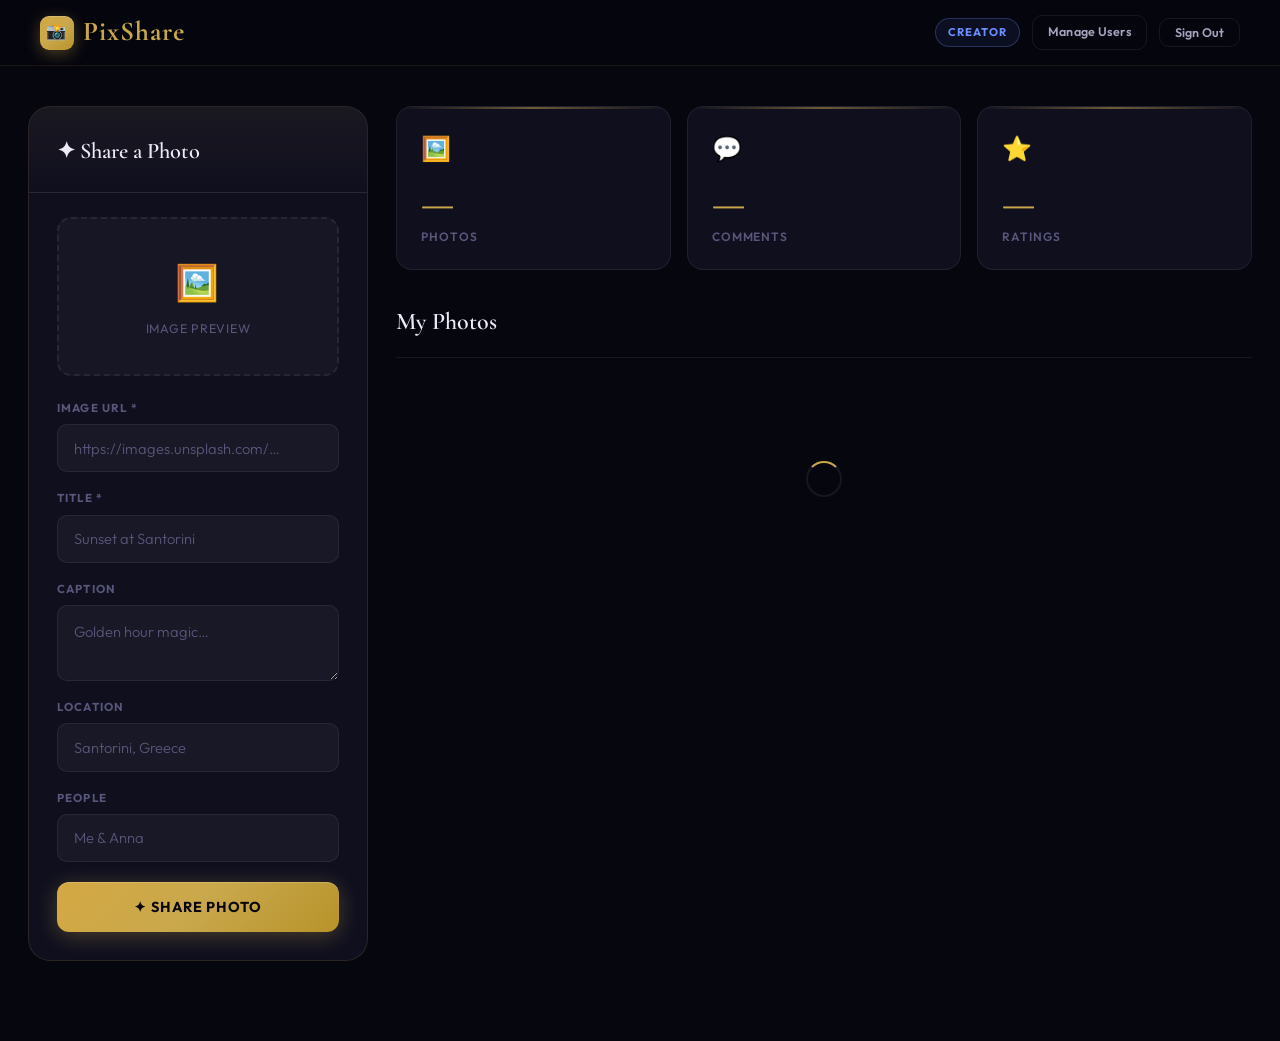
==== frontend/Creator.html @ 7bbd8d54 "Initial commit - PixShare project" ====
<!DOCTYPE html>
<html lang="en">
<head>
  <meta charset="UTF-8"/>
  <meta name="viewport" content="width=device-width, initial-scale=1.0"/>
  <title>PixShare — Creator Studio</title>
  <link rel="preconnect" href="https://fonts.googleapis.com">
  <link href="https://fonts.googleapis.com/css2?family=Cormorant+Garamond:ital,wght@0,300;0,400;0,600;0,700;1,300;1,400&family=Outfit:wght@300;400;500;600;700;800&display=swap" rel="stylesheet">
  <link rel="stylesheet" href="style.css"/>
  <style>

    body { background: var(--ink); }

    .layout {
      display: grid;
      grid-template-columns: 340px 1fr;
      gap: 1.75rem;
      max-width: 1380px;
      margin: 0 auto;
      padding: 2.5rem 1.75rem 5rem;
      align-items: start;
    }
    @media(max-width:960px) { .layout { grid-template-columns: 1fr; } }

    /* ══ UPLOAD PANEL ══ */
    .upload-panel {
      background: var(--panel);
      border: 1px solid rgba(201,168,76,0.15);
      border-radius: 22px;
      overflow: hidden;
      position: sticky;
      top: 84px;
    }

    .upload-panel-header {
      padding: 1.6rem 1.75rem 1.4rem;
      border-bottom: 1px solid var(--border);
      background: linear-gradient(to bottom, rgba(201,168,76,0.06), transparent);
    }

    .upload-panel-header h2 {
      font-family: 'Cormorant Garamond', serif;
      font-size: 1.4rem; font-weight: 600;
      display: flex; align-items: center; gap: 0.5rem;
    }

    .upload-panel-body { padding: 1.5rem 1.75rem 1.75rem; }

    /* Preview box */
    .preview-box {
      width: 100%;
      aspect-ratio: 16/9;
      background: rgba(255,255,255,0.03);
      border: 2px dashed var(--border);
      border-radius: 14px;
      display: flex; align-items: center; justify-content: center;
      font-size: 2.5rem; color: var(--muted);
      overflow: hidden;
      margin-bottom: 1.4rem;
      position: relative;
      transition: border-color 0.25s;
    }
    .preview-box.has-url {
      border-color: rgba(201,168,76,0.35);
      border-style: solid;
    }
    .preview-box img {
      position: absolute; inset: 0;
      width: 100%; height: 100%;
      object-fit: cover;
    }
    .preview-placeholder {
      display: flex; flex-direction: column; align-items: center; gap: 0.5rem;
      color: var(--muted);
    }
    .preview-placeholder span { font-size: 0.78rem; letter-spacing: 0.06em; text-transform: uppercase; }

    .upload-fields { display: flex; flex-direction: column; gap: 1rem; margin-bottom: 1.25rem; }

    .upload-btn {
      width: 100%; padding: 1rem;
      background: linear-gradient(135deg, var(--gold-hi), var(--gold), var(--gold-lo));
      color: #09070d;
      font-family: 'Outfit', sans-serif;
      font-size: 0.9rem; font-weight: 700;
      letter-spacing: 0.06em; text-transform: uppercase;
      border: none; border-radius: 12px;
      cursor: pointer; position: relative; overflow: hidden;
      transition: all 0.25s;
      box-shadow: 0 4px 22px rgba(201,168,76,0.32), inset 0 1px 0 rgba(255,255,255,0.18);
    }
    .upload-btn:hover { transform: translateY(-2px); box-shadow: 0 8px 32px rgba(201,168,76,0.5); }
    .upload-btn:active { transform: none; }
    .upload-btn:disabled { opacity: 0.55; cursor: not-allowed; transform: none; }

    /* ══ MAIN CONTENT ══ */

    /* Stats row */
    .stats-row {
      display: grid;
      grid-template-columns: repeat(3, 1fr);
      gap: 1rem;
      margin-bottom: 2rem;
    }

    .stat-card {
      background: var(--panel);
      border: 1px solid var(--border);
      border-radius: 16px;
      padding: 1.4rem 1.5rem;
      position: relative; overflow: hidden;
      transition: border-color 0.25s, transform 0.25s;
    }
    .stat-card:hover { border-color: var(--border-hi); transform: translateY(-2px); }

    .stat-card::before {
      content: '';
      position: absolute; top: 0; left: 0; right: 0;
      height: 2px;
      background: linear-gradient(90deg, transparent, var(--gold), transparent);
      opacity: 0.5;
    }

    .stat-ico { font-size: 1.5rem; margin-bottom: 0.8rem; display: block; }
    .stat-num {
      font-family: 'Cormorant Garamond', serif;
      font-size: 2.5rem; font-weight: 700;
      color: var(--gold); line-height: 1;
      margin-bottom: 0.3rem;
    }
    .stat-lbl { font-size: 0.75rem; font-weight: 600; color: var(--muted); letter-spacing: 0.08em; text-transform: uppercase; }

    /* Section header */
    .section-hdr {
      display: flex; align-items: center; justify-content: space-between;
      margin-bottom: 1.4rem;
      padding-bottom: 1rem;
      border-bottom: 1px solid var(--border);
    }
    .section-hdr h2 {
      font-family: 'Cormorant Garamond', serif;
      font-size: 1.5rem; font-weight: 600;
    }

    /* Photos grid */
    .photos-grid {
      display: grid;
      grid-template-columns: repeat(auto-fill, minmax(230px, 1fr));
      gap: 1.1rem;
    }

    .photo-card {
      background: var(--panel);
      border: 1px solid var(--border);
      border-radius: 16px;
      overflow: hidden;
      transition: transform 0.28s cubic-bezier(.16,1,.3,1), box-shadow 0.28s, border-color 0.28s;
      animation: cardIn 0.4s ease both;
    }
    @keyframes cardIn {
      from { opacity:0; transform:translateY(16px) scale(0.97); }
      to   { opacity:1; transform:translateY(0) scale(1); }
    }
    .photo-card:hover {
      transform: translateY(-5px);
      box-shadow: 0 16px 50px rgba(0,0,0,0.5), 0 0 0 1px rgba(201,168,76,0.18);
      border-color: rgba(201,168,76,0.2);
    }

    .pc-img-wrap { overflow: hidden; }
    .pc-img {
      width: 100%; aspect-ratio: 4/3;
      object-fit: cover; display: block;
      background: var(--panel2);
      transition: transform 0.5s ease;
    }
    .photo-card:hover .pc-img { transform: scale(1.06); }
    .pc-fallback {
      width: 100%; aspect-ratio: 4/3;
      background: var(--panel2);
      display: flex; align-items: center; justify-content: center;
      font-size: 2.5rem; color: var(--muted);
    }

    .pc-body { padding: 0.9rem 1rem; }
    .pc-title {
      font-weight: 700; font-size: 0.93rem;
      white-space: nowrap; overflow: hidden; text-overflow: ellipsis;
      margin-bottom: 0.2rem;
    }
    .pc-meta { font-size: 0.76rem; color: var(--muted); margin-bottom: 0.7rem; }

    .pc-footer {
      display: flex; justify-content: space-between; align-items: center;
    }
    .pc-stats {
      display: flex; align-items: center; gap: 0.8rem;
      font-size: 0.78rem; color: var(--muted);
    }
    .pc-stat { display: flex; align-items: center; gap: 0.25rem; }
    .pc-stat .star-val { color: var(--star); font-weight: 600; }

    .pc-actions { display: flex; gap: 0.3rem; }

    .icon-btn {
      width: 30px; height: 30px;
      background: rgba(255,255,255,0.05);
      border: 1px solid var(--border);
      border-radius: 8px;
      display: flex; align-items: center; justify-content: center;
      cursor: pointer; font-size: 0.85rem;
      transition: all 0.2s; color: var(--muted);
    }
    .icon-btn.view:hover { background: rgba(201,168,76,0.12); border-color: rgba(201,168,76,0.3); color: var(--gold); }
    .icon-btn.del:hover  { background: var(--danger-bg); border-color: rgba(224,92,92,0.3); color: var(--danger); }

    /* ══ STATS MODAL ══ */
    .stats-modal .modal { max-width: 960px; border-radius: 22px; }

    .modal-two-col {
      display: grid;
      grid-template-columns: 1fr 1fr;
      gap: 0;
    }
    @media(max-width:700px) { .modal-two-col { grid-template-columns: 1fr; } }

    .modal-left-img {
      position: relative; overflow: hidden; border-radius: 0 0 0 18px;
    }
    .modal-left-img img {
      width: 100%; height: 100%; min-height: 280px;
      object-fit: cover; display: block;
    }
    .modal-img-info {
      position: absolute; bottom: 0; left: 0; right: 0;
      padding: 1.5rem;
      background: linear-gradient(to top, rgba(6,6,14,0.85), transparent);
    }
    .modal-img-title {
      font-family: 'Cormorant Garamond', serif;
      font-size: 1.4rem; font-weight: 600; color: white;
      margin-bottom: 0.3rem;
    }
    .modal-avg-rating {
      display: flex; align-items: baseline; gap: 0.4rem;
    }
    .modal-avg-num {
      font-family: 'Cormorant Garamond', serif;
      font-size: 2.8rem; font-weight: 700; color: var(--gold); line-height: 1;
    }
    .modal-avg-of { font-size: 0.85rem; color: rgba(255,255,255,0.5); }

    .modal-right-panel {
      padding: 1.6rem;
      overflow-y: auto;
      max-height: 580px;
      display: flex; flex-direction: column; gap: 0;
    }

    .detail-section { margin-bottom: 1.6rem; }
    .detail-section:last-child { margin-bottom: 0; }
    .detail-title {
      font-size: 0.7rem; font-weight: 700; letter-spacing: 0.12em;
      text-transform: uppercase; color: var(--muted);
      margin-bottom: 0.8rem;
      display: flex; align-items: center; gap: 0.5rem;
    }
    .detail-title::after {
      content: '';
      flex: 1; height: 1px; background: var(--border);
    }

    .rating-pill {
      display: flex; align-items: center; justify-content: space-between;
      background: rgba(255,255,255,0.04);
      border: 1px solid var(--border);
      border-radius: 10px;
      padding: 0.7rem 0.9rem;
      margin-bottom: 0.4rem;
      font-size: 0.84rem;
    }
    .rating-pill .rp-user { font-weight: 600; color: var(--text-dim); }
    .rating-pill .rp-val { color: var(--star); font-weight: 700; letter-spacing: 0.04em; }

    .comment-card {
      background: rgba(255,255,255,0.03);
      border: 1px solid var(--border);
      border-radius: 10px;
      padding: 0.8rem 0.9rem;
      margin-bottom: 0.5rem;
    }
    .cc-header { display: flex; align-items: center; justify-content: space-between; margin-bottom: 0.35rem; }
    .cc-author { font-weight: 700; font-size: 0.84rem; color: var(--consumer); }
    .cc-time { font-size: 0.72rem; color: var(--muted); }
    .cc-text { font-size: 0.85rem; color: var(--text-dim); line-height: 1.55; }

    .empty-state-sm {
      color: var(--muted); font-size: 0.84rem;
      padding: 1rem 0; text-align: center;
    }

    @media(max-width:600px) {
      .stats-row { grid-template-columns: 1fr 1fr; }
      .photos-grid { grid-template-columns: 1fr 1fr; }
    }
    @media(max-width:400px) {
      .stats-row { grid-template-columns: 1fr; }
      .photos-grid { grid-template-columns: 1fr; }
    }
  </style>
</head>
<body>

<nav class="navbar">
  <a href="creator.html" class="brand">
    <div class="brand-gem">📸</div>
    PixShare
  </a>
  <div class="nav-right">
    <span class="nav-username" id="nav-username"></span>
    <span class="role-badge creator">Creator</span>
    <a href="manage-users.html" class="btn btn-ghost btn-sm">Manage Users</a>
    <button class="btn btn-ghost btn-sm" onclick="Auth.logout()">Sign Out</button>
  </div>
</nav>

<div class="layout">

  <!-- ══ LEFT: UPLOAD ══ -->
  <aside>
    <div class="upload-panel">
      <div class="upload-panel-header">
        <h2>✦ Share a Photo</h2>
      </div>
      <div class="upload-panel-body">

        <div class="preview-box" id="preview-box">
          <div class="preview-placeholder">
            <span style="font-size:2.2rem;">🖼️</span>
            <span>Image preview</span>
          </div>
        </div>

        <div class="upload-fields">
          <div class="form-group">
            <label>Image URL *</label>
            <input class="input" id="image_url" placeholder="https://images.unsplash.com/…"
              oninput="updatePreview(this.value)"/>
          </div>
          <div class="form-group">
            <label>Title *</label>
            <input class="input" id="title" placeholder="Sunset at Santorini"/>
          </div>
          <div class="form-group">
            <label>Caption</label>
            <textarea class="input" id="caption" placeholder="Golden hour magic…" rows="2"></textarea>
          </div>
          <div class="form-group">
            <label>Location</label>
            <input class="input" id="location" placeholder="Santorini, Greece"/>
          </div>
          <div class="form-group">
            <label>People</label>
            <input class="input" id="people" placeholder="Me &amp; Anna"/>
          </div>
        </div>

        <button class="upload-btn" onclick="uploadPhoto()" id="upload-btn">
          ✦ Share Photo
        </button>

      </div>
    </div>
  </aside>

  <!-- ══ RIGHT: MAIN ══ -->
  <main>

    <div class="stats-row">
      <div class="stat-card">
        <span class="stat-ico">🖼️</span>
        <div class="stat-num" id="stat-photos">—</div>
        <div class="stat-lbl">Photos</div>
      </div>
      <div class="stat-card">
        <span class="stat-ico">💬</span>
        <div class="stat-num" id="stat-comments">—</div>
        <div class="stat-lbl">Comments</div>
      </div>
      <div class="stat-card">
        <span class="stat-ico">⭐</span>
        <div class="stat-num" id="stat-ratings">—</div>
        <div class="stat-lbl">Ratings</div>
      </div>
    </div>

    <div class="section-hdr">
      <h2>My Photos</h2>
    </div>

    <div id="photos-grid" class="photos-grid">
      <div style="grid-column:1/-1"><div class="loader"><div class="spinner"></div></div></div>
    </div>

  </main>
</div>

<!-- STATS MODAL -->
<div id="stats-modal" class="modal-overlay stats-modal" onclick="if(event.target.id==='stats-modal') closeStatsModal()">
  <div class="modal">
    <div class="modal-header">
      <h2>Photo Stats</h2>
      <button class="modal-close" onclick="closeStatsModal()">✕</button>
    </div>
    <div class="modal-two-col" id="modal-content"></div>
  </div>
</div>

<div id="toast-container"></div>

<script src="auth.js"></script>
<script>
  if (!Auth.loggedIn()) location.href = 'login.html';
  if (Auth.role() !== 'creator') location.href = 'gallery.html';
  document.getElementById('nav-username').textContent = Auth.username();

  function updatePreview(url) {
    const box = document.getElementById('preview-box');
    if (!url.trim()) {
      box.innerHTML = '<div class="preview-placeholder"><span style="font-size:2.2rem;">🖼️</span><span>Image preview</span></div>';
      box.classList.remove('has-url'); return;
    }
    box.classList.add('has-url');
    box.innerHTML = `<img src="${esc(url)}" onerror="this.parentElement.innerHTML='<div class=preview-placeholder><span style=font-size:2rem>❌</span><span>Invalid URL</span></div>';this.parentElement.classList.remove('has-url')">`;
  }

  async function uploadPhoto() {
    const title     = document.getElementById('title').value.trim();
    const image_url = document.getElementById('image_url').value.trim();
    const caption   = document.getElementById('caption').value.trim();
    const location  = document.getElementById('location').value.trim();
    const people    = document.getElementById('people').value.trim();
    if (!title || !image_url) { toast('Title and Image URL are required', 'error'); return; }
    const btn = document.getElementById('upload-btn');
    btn.textContent = 'Uploading…'; btn.disabled = true;
    const { ok, data } = await apiFetch('/images', {
      method: 'POST', headers: Auth.headers(),
      body: JSON.stringify({ title, image_url, caption, location, people })
    });
    btn.textContent = '✦ Share Photo'; btn.disabled = false;
    if (ok) {
      toast('Photo shared successfully!', 'success');
      ['title','caption','location','people','image_url'].forEach(id => document.getElementById(id).value = '');
      updatePreview('');
      loadMyPhotos();
    } else toast(data.message || 'Upload failed', 'error');
  }

  async function loadMyPhotos() {
    const { ok, data } = await apiFetch('/images');
    const grid = document.getElementById('photos-grid');
    if (!ok) { toast('Failed to load photos', 'error'); return; }
    const mine = data.filter(img => img.uploader === Auth.username());
    document.getElementById('stat-photos').textContent   = mine.length;
    document.getElementById('stat-comments').textContent = mine.reduce((s,i) => s + i.comment_count, 0);
    document.getElementById('stat-ratings').textContent  = mine.reduce((s,i) => s + i.rating_count, 0);
    if (!mine.length) {
      grid.innerHTML = `<div class="empty" style="grid-column:1/-1">
        <span class="empty-icon">📸</span>
        <h3>No photos yet</h3>
        <p>Share your first moment using the panel on the left.</p></div>`;
      return;
    }
    grid.innerHTML = mine.map((img, idx) => {
      const delay = Math.min(idx * 0.05, 0.5);
      return `<div class="photo-card" style="animation-delay:${delay}s">
        <div class="pc-img-wrap">
          ${img.image_url
            ? `<img class="pc-img" src="${esc(img.image_url)}" alt="${esc(img.title)}" loading="lazy"
                onerror="this.outerHTML='<div class=pc-fallback>🌄</div>'">`
            : `<div class="pc-fallback">🌄</div>`}
        </div>
        <div class="pc-body">
          <div class="pc-title">${esc(img.title)}</div>
          <div class="pc-meta">${img.location ? '📍 ' + esc(img.location) : 'No location'}</div>
          <div class="pc-footer">
            <div class="pc-stats">
              <div class="pc-stat">
                <span>⭐</span>
                <span class="star-val">${img.avg_rating > 0 ? img.avg_rating.toFixed(1) : '—'}</span>
              </div>
              <div class="pc-stat">💬 ${img.comment_count}</div>
            </div>
            <div class="pc-actions">
              <button class="icon-btn view" onclick="viewStats(${img.id})" title="View Stats">📊</button>
              <button class="icon-btn del" onclick="deletePhoto(${img.id})" title="Delete">🗑</button>
            </div>
          </div>
        </div>
      </div>`;
    }).join('');
  }

  async function viewStats(id) {
    const { ok, data } = await apiFetch(`/images/${id}/stats`, { headers: Auth.headers() });
    if (!ok) { toast(data?.message || 'Failed to load stats', 'error'); return; }

    const html = `
      <div class="modal-left-img">
        <img src="${esc(data.image_url || '')}" alt="${esc(data.title)}"
          onerror="this.src='https://images.unsplash.com/photo-1506905925346-21bda4d32df4?w=400'"/>
        <div class="modal-img-info">
          <div class="modal-img-title">${esc(data.title)}</div>
          <div class="modal-avg-rating">
            <span class="modal-avg-num">${data.avg_rating.toFixed(1)}</span>
            <span class="modal-avg-of">/ 5 &nbsp;·&nbsp; ${data.rating_count} ${data.rating_count === 1 ? 'rating' : 'ratings'}</span>
          </div>
        </div>
      </div>
      <div class="modal-right-panel">
        <div class="detail-section">
          <div class="detail-title">Ratings</div>
          ${data.ratings.length
            ? data.ratings.map(r => `
              <div class="rating-pill">
                <span class="rp-user">${esc(r.username)}</span>
                <span class="rp-val">${r.value} ★</span>
              </div>`).join('')
            : `<div class="empty-state-sm">No ratings yet.</div>`}
        </div>
        <div class="detail-section">
          <div class="detail-title">Comments (${data.comments.length})</div>
          ${data.comments.length
            ? data.comments.map(c => `
              <div class="comment-card">
                <div class="cc-header">
                  <span class="cc-author">${esc(c.username)}</span>
                  <span class="cc-time">${c.created_at ? new Date(c.created_at).toLocaleDateString('en-US',{month:'short',day:'numeric',year:'numeric'}) : ''}</span>
                </div>
                <div class="cc-text">${esc(c.text)}</div>
              </div>`).join('')
            : `<div class="empty-state-sm">No comments yet.</div>`}
        </div>
      </div>`;

    document.getElementById('modal-content').innerHTML = html;
    document.getElementById('stats-modal').classList.add('open');
  }

  function closeStatsModal() {
    document.getElementById('stats-modal').classList.remove('open');
    document.getElementById('modal-content').innerHTML = '';
  }

  async function deletePhoto(id) {
    if (!confirm('Delete this photo? This cannot be undone.')) return;
    const { ok } = await apiFetch(`/images/${id}`, { method: 'DELETE', headers: Auth.headers() });
    if (ok) { toast('Photo deleted', 'success'); loadMyPhotos(); }
    else toast('Failed to delete photo', 'error');
  }

  function esc(str) {
    if (!str) return '';
    return String(str).replace(/&/g,'&amp;').replace(/</g,'&lt;').replace(/>/g,'&gt;').replace(/"/g,'&quot;');
  }

  function toast(msg, type) {
    const t = document.createElement('div');
    t.className = `toast ${type}`; t.textContent = msg;
    let c = document.getElementById('toast-container');
    if (!c) { c = document.createElement('div'); c.id = 'toast-container'; document.body.append(c); }
    c.append(t); setTimeout(() => t.remove(), 3500);
  }

  loadMyPhotos();
</script>
</body>
</html>
---- frontend/style.css ----
/* ═══════════════════════════════════════════════════
   PixShare — Global Design System v4
   Aesthetic: Cinematic Dark Luxury Editorial
   ═══════════════════════════════════════════════════ */

@import url('https://fonts.googleapis.com/css2?family=Cormorant+Garamond:ital,wght@0,300;0,400;0,600;0,700;1,300;1,400;1,600&family=Outfit:wght@300;400;500;600;700;800&display=swap');

:root {
  --ink:         #06060e;
  --surface:     #0a0a16;
  --panel:       #0f0f1e;
  --panel2:      #151528;
  --panel3:      #1a1a32;
  --border:      rgba(255,255,255,0.07);
  --border-hi:   rgba(255,255,255,0.14);
  --gold:        #c9a84c;
  --gold-hi:     #d4a843;
  --gold-lo:     #b8932a;
  --gold-glow:   rgba(201,168,76,0.22);
  --gold-subtle: rgba(201,168,76,0.08);
  --danger:      #e05c5c;
  --danger-bg:   rgba(224,92,92,0.1);
  --teal:        #4dd9c8;
  --teal-bg:     rgba(77,217,200,0.08);
  --blue:        #6b8fff;
  --blue-bg:     rgba(107,143,255,0.08);
  --text:        #ece9f8;
  --text-dim:    #a6a2be;
  --muted:       #58567a;
  --creator:     #6b8fff;
  --consumer:    #4dd9c8;
  --star:        #f5c842;
  --star-dim:    #2a2a45;
  --radius:      16px;
  --radius-sm:   10px;
  --shadow:      0 24px 80px rgba(0,0,0,0.72);
  --shadow-sm:   0 8px 32px rgba(0,0,0,0.5);
}

*, *::before, *::after { box-sizing: border-box; margin: 0; padding: 0; }
html { scroll-behavior: smooth; }

body {
  font-family: 'Outfit', sans-serif;
  background: var(--ink);
  color: var(--text);
  min-height: 100vh;
  line-height: 1.65;
  -webkit-font-smoothing: antialiased;
  -moz-osx-font-smoothing: grayscale;
}

/* ── SCROLLBAR ── */
::-webkit-scrollbar { width: 5px; height: 5px; }
::-webkit-scrollbar-track { background: var(--surface); }
::-webkit-scrollbar-thumb { background: #252540; border-radius: 3px; }
::-webkit-scrollbar-thumb:hover { background: #353560; }

/* ══════════════════════════════════════
   NAVBAR
══════════════════════════════════════ */
.navbar {
  display: flex;
  align-items: center;
  justify-content: space-between;
  padding: 0 2.5rem;
  height: 66px;
  background: rgba(6,6,14,0.88);
  backdrop-filter: blur(24px) saturate(1.6);
  -webkit-backdrop-filter: blur(24px) saturate(1.6);
  border-bottom: 1px solid rgba(201,168,76,0.1);
  position: sticky;
  top: 0;
  z-index: 200;
}

.navbar .brand {
  display: flex;
  align-items: center;
  gap: 0.55rem;
  text-decoration: none;
  font-family: 'Cormorant Garamond', serif;
  font-size: 1.7rem;
  font-weight: 700;
  color: var(--gold);
  letter-spacing: 0.04em;
}

.brand-gem {
  width: 34px; height: 34px;
  background: linear-gradient(140deg, var(--gold-hi), var(--gold), var(--gold-lo));
  border-radius: 9px;
  display: flex; align-items: center; justify-content: center;
  font-size: 1rem;
  box-shadow: 0 4px 16px rgba(201,168,76,0.35), inset 0 1px 0 rgba(255,255,255,0.2);
  flex-shrink: 0;
}

.navbar .nav-right {
  display: flex;
  align-items: center;
  gap: 0.75rem;
}

.nav-username {
  color: var(--muted);
  font-size: 0.84rem;
  font-weight: 400;
}

/* ── ROLE BADGES ── */
.role-badge {
  font-size: 0.7rem;
  font-weight: 700;
  letter-spacing: 0.1em;
  text-transform: uppercase;
  padding: 4px 12px;
  border-radius: 100px;
}
.role-badge.creator  { background: var(--blue-bg);  color: var(--creator);  border: 1px solid rgba(107,143,255,0.28); }
.role-badge.consumer { background: var(--teal-bg);   color: var(--consumer); border: 1px solid rgba(77,217,200,0.28); }

/* ══════════════════════════════════════
   BUTTONS
══════════════════════════════════════ */
.btn {
  display: inline-flex;
  align-items: center;
  gap: 0.45rem;
  padding: 0.6rem 1.3rem;
  border: none;
  border-radius: var(--radius-sm);
  font-family: 'Outfit', sans-serif;
  font-size: 0.86rem;
  font-weight: 600;
  cursor: pointer;
  transition: all 0.22s cubic-bezier(.4,0,.2,1);
  text-decoration: none;
  letter-spacing: 0.02em;
  white-space: nowrap;
}

.btn-primary {
  background: linear-gradient(135deg, var(--gold-hi), var(--gold), var(--gold-lo));
  color: #09070d;
  box-shadow: 0 4px 18px rgba(201,168,76,0.3), inset 0 1px 0 rgba(255,255,255,0.18);
}
.btn-primary:hover {
  transform: translateY(-2px);
  box-shadow: 0 8px 30px rgba(201,168,76,0.48);
}
.btn-primary:active { transform: none; }

.btn-ghost {
  background: transparent;
  color: var(--text-dim);
  border: 1px solid var(--border);
}
.btn-ghost:hover {
  border-color: rgba(201,168,76,0.35);
  color: var(--gold);
  background: var(--gold-subtle);
}

.btn-danger {
  background: var(--danger-bg);
  color: var(--danger);
  border: 1px solid rgba(224,92,92,0.22);
}
.btn-danger:hover { background: rgba(224,92,92,0.2); }

.btn-sm { padding: 0.38rem 0.9rem; font-size: 0.78rem; }
.btn-lg { padding: 0.9rem 2rem; font-size: 0.95rem; border-radius: 100px; }

/* ══════════════════════════════════════
   FORM INPUTS
══════════════════════════════════════ */
.input {
  width: 100%;
  padding: 0.85rem 1rem;
  background: rgba(255,255,255,0.04);
  border: 1px solid var(--border);
  border-radius: var(--radius-sm);
  color: var(--text);
  font-family: 'Outfit', sans-serif;
  font-size: 0.92rem;
  font-weight: 400;
  transition: all 0.22s;
  outline: none;
}
.input::placeholder { color: var(--muted); font-weight: 300; }
.input:focus {
  border-color: var(--gold);
  background: rgba(201,168,76,0.05);
  box-shadow: 0 0 0 3px rgba(201,168,76,0.12);
}
textarea.input { resize: vertical; min-height: 72px; line-height: 1.6; }

.form-group { display: flex; flex-direction: column; gap: 0.45rem; }
.form-group label {
  font-size: 0.72rem;
  font-weight: 700;
  color: var(--muted);
  letter-spacing: 0.1em;
  text-transform: uppercase;
}

/* ══════════════════════════════════════
   TOAST
══════════════════════════════════════ */
#toast-container {
  position: fixed;
  bottom: 2rem; right: 2rem;
  z-index: 9999;
  display: flex; flex-direction: column; gap: 0.75rem;
}
.toast {
  padding: 0.95rem 1.3rem;
  border-radius: 12px;
  font-size: 0.86rem; font-weight: 500;
  animation: toastIn 0.38s cubic-bezier(.4,0,.2,1) both;
  min-width: 200px; max-width: 300px;
  box-shadow: var(--shadow-sm);
  border-left: 3px solid;
}
.toast.success { background: #0b1e10; color: #6ed47a; border-color: #1e5228; }
.toast.error   { background: #1e0b0b; color: #ff8585; border-color: #521e1e; }
.toast.info    { background: #0b0d1e; color: #8898ff; border-color: #1e2452; }
@keyframes toastIn {
  from { transform: translateX(110%) scale(0.95); opacity: 0; }
  to   { transform: translateX(0) scale(1); opacity: 1; }
}

/* ══════════════════════════════════════
   MODAL
══════════════════════════════════════ */
.modal-overlay {
  display: none;
  position: fixed; inset: 0;
  background: rgba(0,0,0,0.85);
  backdrop-filter: blur(8px);
  z-index: 500;
  align-items: center; justify-content: center;
  padding: 1.5rem;
}
.modal-overlay.open { display: flex; }

.modal {
  background: var(--panel);
  border: 1px solid rgba(201,168,76,0.12);
  border-radius: 22px;
  width: min(700px, 96vw);
  max-height: 90vh;
  overflow-y: auto;
  box-shadow: 0 40px 120px rgba(0,0,0,0.9), 0 0 0 1px rgba(255,255,255,0.04);
  animation: modalIn 0.3s cubic-bezier(.4,0,.2,1);
}
@keyframes modalIn {
  from { transform: scale(0.9) translateY(20px); opacity: 0; }
  to   { transform: scale(1) translateY(0); opacity: 1; }
}

.modal-header {
  display: flex; align-items: center; justify-content: space-between;
  padding: 1.5rem 1.75rem;
  border-bottom: 1px solid var(--border);
}
.modal-header h2 {
  font-family: 'Cormorant Garamond', serif;
  font-size: 1.45rem; font-weight: 600;
}
.modal-close {
  width: 34px; height: 34px;
  background: var(--panel2); border: 1px solid var(--border);
  color: var(--muted); font-size: 1rem; cursor: pointer;
  border-radius: 50%; display: flex; align-items: center; justify-content: center;
  transition: all 0.2s;
}
.modal-close:hover { color: var(--text); border-color: var(--border-hi); }
.modal-body { padding: 1.75rem; }

/* ── STARS ── */
.stars { display: flex; gap: 4px; }
.star {
  font-size: 1.5rem; cursor: pointer;
  color: var(--star-dim);
  transition: color 0.15s, transform 0.2s cubic-bezier(.4,0,.2,1);
  user-select: none; line-height: 1;
}
.star:hover { color: var(--star); transform: scale(1.25) rotate(-5deg); }
.star.active { color: var(--star); }

/* ── EMPTY STATE ── */
.empty {
  text-align: center; padding: 5rem 2rem; color: var(--muted);
}
.empty .empty-icon { font-size: 3.5rem; margin-bottom: 1rem; opacity: 0.3; display: block; }
.empty h3 { font-size: 1.1rem; margin-bottom: 0.5rem; color: var(--text-dim); font-weight: 500; }
.empty p  { font-size: 0.87rem; max-width: 300px; margin: 0 auto; }

/* ── LOADER ── */
.loader { display: flex; justify-content: center; align-items: center; padding: 5rem; }
.spinner {
  width: 36px; height: 36px;
  border: 2.5px solid var(--border);
  border-top-color: var(--gold);
  border-radius: 50%;
  animation: spin 0.75s linear infinite;
}
@keyframes spin { to { transform: rotate(360deg); } }

/* ── RESPONSIVE ── */
@media (max-width: 600px) {
  .navbar { padding: 0 1.25rem; }
  .navbar .brand { font-size: 1.4rem; }
  #toast-container { bottom: 1rem; right: 1rem; left: 1rem; }
  .toast { min-width: unset; max-width: 100%; }
}
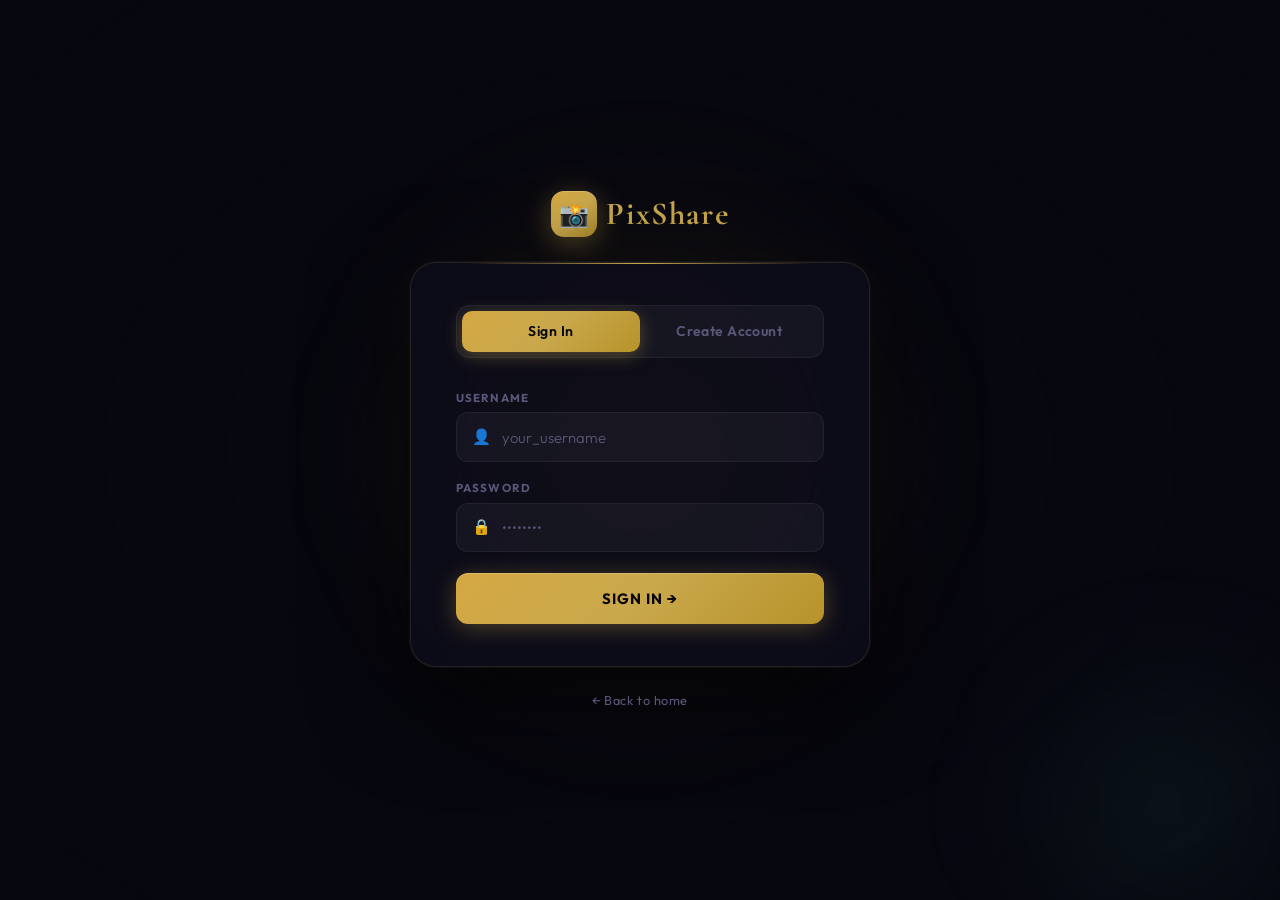
==== commit 6bf16d6c: "updated project files" ====
--- a/frontend/Creator.html
+++ b/frontend/Creator.html
@@ -281,6 +281,7 @@
     }
     .rating-pill .rp-user { font-weight: 600; color: var(--text-dim); }
     .rating-pill .rp-val { color: var(--star); font-weight: 700; letter-spacing: 0.04em; }
+    .rp-val.react { color: var(--gold); }
 
     .comment-card {
       background: rgba(255,255,255,0.03);
@@ -312,7 +313,7 @@
 <body>
 
 <nav class="navbar">
-  <a href="creator.html" class="brand">
+  <a href="Creator.html" class="brand">
     <div class="brand-gem">📸</div>
     PixShare
   </a>
@@ -418,10 +419,11 @@
 
 <div id="toast-container"></div>
 
-<script src="auth.js"></script>
+<script src="config.js"></script>
+<script src="Auth.js"></script>
 <script>
-  if (!Auth.loggedIn()) location.href = 'login.html';
-  if (Auth.role() !== 'creator') location.href = 'gallery.html';
+  if (!Auth.loggedIn()) location.href = 'Login.html';
+  if (Auth.role() !== 'creator') location.href = 'Gallery.html';
   document.getElementById('nav-username').textContent = Auth.username();
 
   function updatePreview(url) {
@@ -519,6 +521,21 @@
       </div>
       <div class="modal-right-panel">
         <div class="detail-section">
+          <div class="detail-title">Reactions</div>
+          <div style="font-size:0.82rem;color:var(--muted);margin-bottom:0.55rem;">
+            👍 ${data.reaction_counts?.like || 0} &nbsp;|&nbsp;
+            😊 ${data.reaction_counts?.happy || 0} &nbsp;|&nbsp;
+            ❤️ ${data.reaction_counts?.love || 0}
+          </div>
+          ${data.reactions && data.reactions.length
+            ? data.reactions.map(r => `
+              <div class="rating-pill">
+                <span class="rp-user">${esc(r.username)}</span>
+                <span class="rp-val react">${r.reaction_type === 'like' ? '👍 Like' : r.reaction_type === 'happy' ? '😊 Happy' : '❤️ Love'}</span>
+              </div>`).join('')
+            : `<div class="empty-state-sm">No reactions yet.</div>`}
+        </div>
+        <div class="detail-section">
           <div class="detail-title">Ratings</div>
           ${data.ratings.length
             ? data.ratings.map(r => `
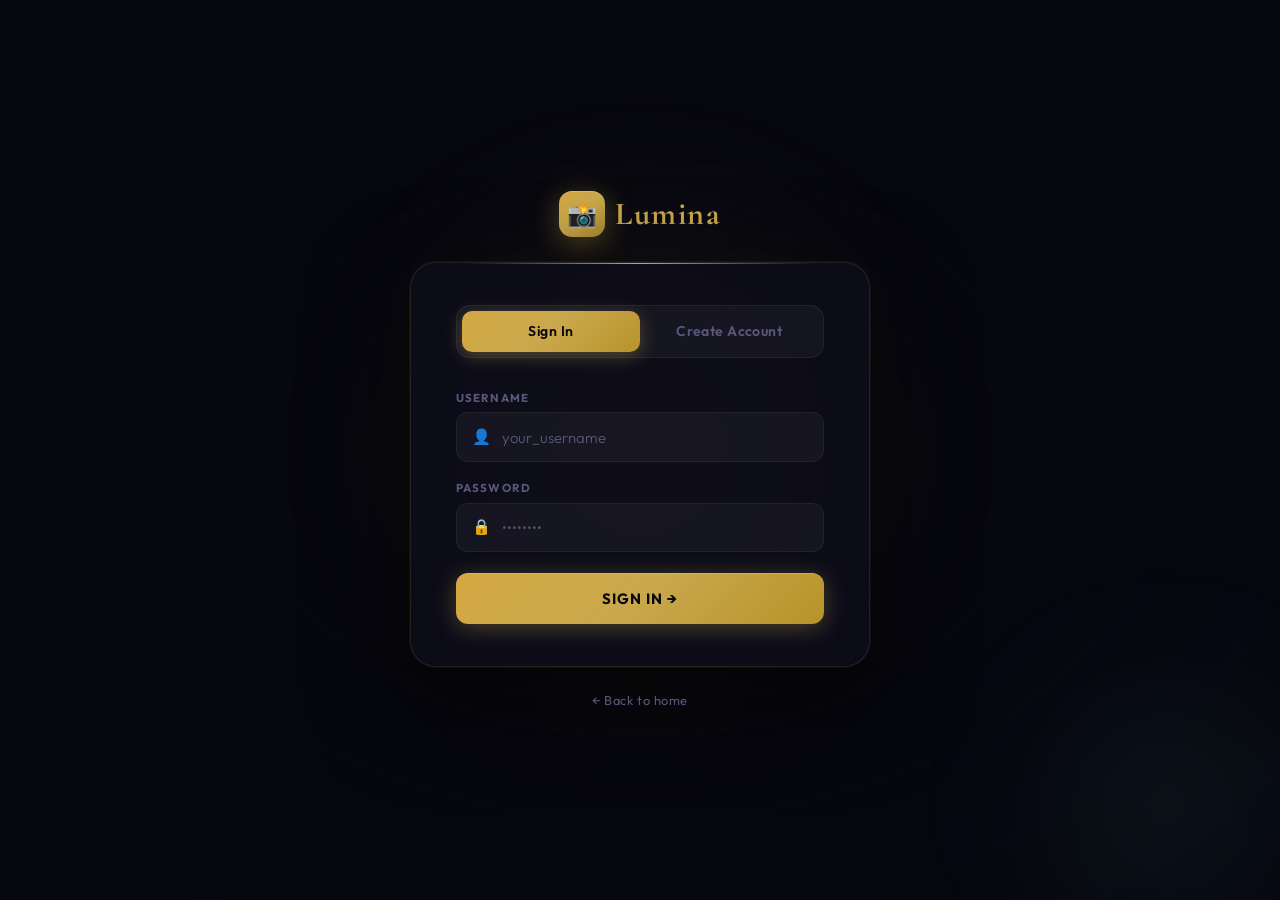
==== commit ed964e01: "rebrand: rename PixShare to Lumina across all files Updated all references in frontend HTML pages, C" ====
--- a/frontend/Creator.html
+++ b/frontend/Creator.html
@@ -3,7 +3,7 @@
 <head>
   <meta charset="UTF-8"/>
   <meta name="viewport" content="width=device-width, initial-scale=1.0"/>
-  <title>PixShare — Creator Studio</title>
+  <title>Lumina — Creator Studio</title>
   <link rel="preconnect" href="https://fonts.googleapis.com">
   <link href="https://fonts.googleapis.com/css2?family=Cormorant+Garamond:ital,wght@0,300;0,400;0,600;0,700;1,300;1,400&family=Outfit:wght@300;400;500;600;700;800&display=swap" rel="stylesheet">
   <link rel="stylesheet" href="style.css"/>
@@ -60,11 +60,12 @@
       position: relative;
       transition: border-color 0.25s;
     }
-    .preview-box.has-url {
+    .preview-box.has-media {
       border-color: rgba(201,168,76,0.35);
       border-style: solid;
     }
-    .preview-box img {
+    .preview-box img,
+    .preview-box video {
       position: absolute; inset: 0;
       width: 100%; height: 100%;
       object-fit: cover;
@@ -76,6 +77,35 @@
     .preview-placeholder span { font-size: 0.78rem; letter-spacing: 0.06em; text-transform: uppercase; }
 
     .upload-fields { display: flex; flex-direction: column; gap: 1rem; margin-bottom: 1.25rem; }
+
+    .selector-grid {
+      display: grid;
+      grid-template-columns: 1fr 1fr;
+      gap: 0.7rem;
+    }
+    .select-input {
+      width: 100%;
+      background: var(--panel2);
+      border: 1px solid var(--border);
+      color: var(--text);
+      border-radius: 12px;
+      padding: 0.75rem 0.85rem;
+      font-family: 'Outfit', sans-serif;
+      outline: none;
+    }
+    .select-input:focus {
+      border-color: rgba(201,168,76,0.45);
+      box-shadow: 0 0 0 3px var(--gold-glow);
+    }
+    .media-source { display: none; }
+    .media-source.show { display: block; }
+    .input[type="file"] { padding: 0.72rem; }
+    .upload-hint {
+      margin-top: 0.4rem;
+      color: var(--muted);
+      font-size: 0.72rem;
+      line-height: 1.4;
+    }
 
     .upload-btn {
       width: 100%; padding: 1rem;
@@ -142,7 +172,7 @@
       font-size: 1.5rem; font-weight: 600;
     }
 
-    /* Photos grid */
+    /* Media grid */
     .photos-grid {
       display: grid;
       grid-template-columns: repeat(auto-fill, minmax(230px, 1fr));
@@ -227,7 +257,8 @@
     .modal-left-img {
       position: relative; overflow: hidden; border-radius: 0 0 0 18px;
     }
-    .modal-left-img img {
+    .modal-left-img img,
+    .modal-left-img video {
       width: 100%; height: 100%; min-height: 280px;
       object-fit: cover; display: block;
     }
@@ -303,6 +334,7 @@
     @media(max-width:600px) {
       .stats-row { grid-template-columns: 1fr 1fr; }
       .photos-grid { grid-template-columns: 1fr 1fr; }
+      .selector-grid { grid-template-columns: 1fr; }
     }
     @media(max-width:400px) {
       .stats-row { grid-template-columns: 1fr; }
@@ -315,7 +347,7 @@
 <nav class="navbar">
   <a href="Creator.html" class="brand">
     <div class="brand-gem">📸</div>
-    PixShare
+    Lumina
   </a>
   <div class="nav-right">
     <span class="nav-username" id="nav-username"></span>
@@ -331,22 +363,40 @@
   <aside>
     <div class="upload-panel">
       <div class="upload-panel-header">
-        <h2>✦ Share a Photo</h2>
+        <h2>✦ Share Media</h2>
       </div>
       <div class="upload-panel-body">
 
         <div class="preview-box" id="preview-box">
           <div class="preview-placeholder">
             <span style="font-size:2.2rem;">🖼️</span>
-            <span>Image preview</span>
+            <span>Media preview</span>
           </div>
         </div>
 
         <div class="upload-fields">
           <div class="form-group">
-            <label>Image URL *</label>
-            <input class="input" id="image_url" placeholder="https://images.unsplash.com/…"
-              oninput="updatePreview(this.value)"/>
+            <label>Media Options *</label>
+            <div class="selector-grid">
+              <select class="select-input" id="media_type" onchange="handleMediaOptionsChange()">
+                <option value="image">Image</option>
+                <option value="video">Video</option>
+              </select>
+              <select class="select-input" id="upload_method" onchange="handleMediaOptionsChange()">
+                <option value="local">Local Upload</option>
+                <option value="url">URL</option>
+              </select>
+            </div>
+          </div>
+          <div class="form-group media-source show" id="local-source">
+            <label>Upload File *</label>
+            <input class="input" id="media_file" type="file" accept="image/*,video/*" onchange="handleLocalFileChange()"/>
+            <div class="upload-hint">Images and videos up to 50MB are supported.</div>
+          </div>
+          <div class="form-group media-source" id="url-source">
+            <label>Media URL *</label>
+            <input class="input" id="media_url" placeholder="https://example.com/media.jpg"
+              oninput="updatePreviewFromUrl(this.value)"/>
           </div>
           <div class="form-group">
             <label>Title *</label>
@@ -366,8 +416,8 @@
           </div>
         </div>
 
-        <button class="upload-btn" onclick="uploadPhoto()" id="upload-btn">
-          ✦ Share Photo
+        <button class="upload-btn" onclick="uploadMedia()" id="upload-btn">
+          ✦ Share Media
         </button>
 
       </div>
@@ -381,7 +431,7 @@
       <div class="stat-card">
         <span class="stat-ico">🖼️</span>
         <div class="stat-num" id="stat-photos">—</div>
-        <div class="stat-lbl">Photos</div>
+        <div class="stat-lbl">Media</div>
       </div>
       <div class="stat-card">
         <span class="stat-ico">💬</span>
@@ -396,7 +446,7 @@
     </div>
 
     <div class="section-hdr">
-      <h2>My Photos</h2>
+      <h2>My Media</h2>
     </div>
 
     <div id="photos-grid" class="photos-grid">
@@ -410,7 +460,7 @@
 <div id="stats-modal" class="modal-overlay stats-modal" onclick="if(event.target.id==='stats-modal') closeStatsModal()">
   <div class="modal">
     <div class="modal-header">
-      <h2>Photo Stats</h2>
+      <h2>Media Stats</h2>
       <button class="modal-close" onclick="closeStatsModal()">✕</button>
     </div>
     <div class="modal-two-col" id="modal-content"></div>
@@ -426,34 +476,113 @@
   if (Auth.role() !== 'creator') location.href = 'Gallery.html';
   document.getElementById('nav-username').textContent = Auth.username();
 
-  function updatePreview(url) {
+  const MAX_MEDIA_SIZE = 50 * 1024 * 1024;
+  let previewObjectUrl = null;
+
+  function resetPreview() {
     const box = document.getElementById('preview-box');
-    if (!url.trim()) {
-      box.innerHTML = '<div class="preview-placeholder"><span style="font-size:2.2rem;">🖼️</span><span>Image preview</span></div>';
-      box.classList.remove('has-url'); return;
-    }
-    box.classList.add('has-url');
-    box.innerHTML = `<img src="${esc(url)}" onerror="this.parentElement.innerHTML='<div class=preview-placeholder><span style=font-size:2rem>❌</span><span>Invalid URL</span></div>';this.parentElement.classList.remove('has-url')">`;
-  }
-
-  async function uploadPhoto() {
+    if (previewObjectUrl) URL.revokeObjectURL(previewObjectUrl);
+    previewObjectUrl = null;
+    box.innerHTML = '<div class="preview-placeholder"><span style="font-size:2.2rem;">🖼️</span><span>Media preview</span></div>';
+    box.classList.remove('has-media');
+  }
+
+  function renderPreview(src, mediaType) {
+    const box = document.getElementById('preview-box');
+    box.classList.add('has-media');
+    if (mediaType === 'video') {
+      box.innerHTML = `<video src="${esc(src)}" controls muted onerror="showInvalidPreview()"></video>`;
+      return;
+    }
+    box.innerHTML = `<img src="${esc(src)}" alt="Media preview" onerror="showInvalidPreview()">`;
+  }
+
+  function showInvalidPreview() {
+    const box = document.getElementById('preview-box');
+    box.innerHTML = '<div class="preview-placeholder"><span style="font-size:2rem;">❌</span><span>Invalid media</span></div>';
+    box.classList.remove('has-media');
+  }
+
+  function handleMediaOptionsChange() {
+    const mediaType = document.getElementById('media_type').value;
+    const method = document.getElementById('upload_method').value;
+    document.getElementById('local-source').classList.toggle('show', method === 'local');
+    document.getElementById('url-source').classList.toggle('show', method === 'url');
+    document.getElementById('media_file').value = '';
+    document.getElementById('media_url').value = '';
+    document.getElementById('media_file').accept = mediaType === 'image' ? 'image/*' : 'video/*';
+    resetPreview();
+  }
+
+  function handleLocalFileChange() {
+    const mediaType = document.getElementById('media_type').value;
+    const file = document.getElementById('media_file').files[0];
+    if (!file) { resetPreview(); return; }
+    if (!file.type.startsWith(mediaType + '/')) {
+      toast(`Please choose a valid ${mediaType} file`, 'error');
+      document.getElementById('media_file').value = '';
+      resetPreview();
+      return;
+    }
+    if (file.size > MAX_MEDIA_SIZE) {
+      toast('File is too large. Maximum size is 50MB', 'error');
+      document.getElementById('media_file').value = '';
+      resetPreview();
+      return;
+    }
+    if (previewObjectUrl) URL.revokeObjectURL(previewObjectUrl);
+    previewObjectUrl = URL.createObjectURL(file);
+    renderPreview(previewObjectUrl, mediaType);
+  }
+
+  function updatePreviewFromUrl(url) {
+    const mediaType = document.getElementById('media_type').value;
+    if (!url.trim()) { resetPreview(); return; }
+    renderPreview(url.trim(), mediaType);
+  }
+
+  async function uploadMedia() {
     const title     = document.getElementById('title').value.trim();
-    const image_url = document.getElementById('image_url').value.trim();
+    const mediaType = document.getElementById('media_type').value;
+    const method    = document.getElementById('upload_method').value;
+    const mediaUrl  = document.getElementById('media_url').value.trim();
+    const mediaFile = document.getElementById('media_file').files[0];
     const caption   = document.getElementById('caption').value.trim();
     const location  = document.getElementById('location').value.trim();
     const people    = document.getElementById('people').value.trim();
-    if (!title || !image_url) { toast('Title and Image URL are required', 'error'); return; }
+    if (!title) { toast('Title is required', 'error'); return; }
+    if (method === 'local') {
+      if (!mediaFile) { toast('Please choose an image or video file', 'error'); return; }
+      if (!mediaFile.type.startsWith(mediaType + '/')) { toast(`File must be a ${mediaType}`, 'error'); return; }
+      if (mediaFile.size > MAX_MEDIA_SIZE) { toast('File is too large. Maximum size is 50MB', 'error'); return; }
+    } else if (!/^https?:\/\//i.test(mediaUrl)) {
+      toast('Please enter a valid media URL', 'error');
+      return;
+    }
+
+    const formData = new FormData();
+    formData.append('title', title);
+    formData.append('caption', caption);
+    formData.append('location', location);
+    formData.append('people', people);
+    formData.append('media_type', mediaType);
+    formData.append('upload_method', method);
+    if (method === 'local') formData.append('media_file', mediaFile);
+    else formData.append('media_url', mediaUrl);
+
     const btn = document.getElementById('upload-btn');
     btn.textContent = 'Uploading…'; btn.disabled = true;
     const { ok, data } = await apiFetch('/images', {
-      method: 'POST', headers: Auth.headers(),
-      body: JSON.stringify({ title, image_url, caption, location, people })
+      method: 'POST',
+      headers: { "Authorization": "Bearer " + Auth.token() },
+      body: formData
     });
-    btn.textContent = '✦ Share Photo'; btn.disabled = false;
+    btn.textContent = '✦ Share Media'; btn.disabled = false;
     if (ok) {
-      toast('Photo shared successfully!', 'success');
-      ['title','caption','location','people','image_url'].forEach(id => document.getElementById(id).value = '');
-      updatePreview('');
+      toast('Media shared successfully!', 'success');
+      ['title','caption','location','people','media_url'].forEach(id => document.getElementById(id).value = '');
+      document.getElementById('media_file').value = '';
+      resetPreview();
       loadMyPhotos();
     } else toast(data.message || 'Upload failed', 'error');
   }
@@ -461,7 +590,7 @@
   async function loadMyPhotos() {
     const { ok, data } = await apiFetch('/images');
     const grid = document.getElementById('photos-grid');
-    if (!ok) { toast('Failed to load photos', 'error'); return; }
+    if (!ok) { toast('Failed to load media', 'error'); return; }
     const mine = data.filter(img => img.uploader === Auth.username());
     document.getElementById('stat-photos').textContent   = mine.length;
     document.getElementById('stat-comments').textContent = mine.reduce((s,i) => s + i.comment_count, 0);
@@ -469,18 +598,16 @@
     if (!mine.length) {
       grid.innerHTML = `<div class="empty" style="grid-column:1/-1">
         <span class="empty-icon">📸</span>
-        <h3>No photos yet</h3>
-        <p>Share your first moment using the panel on the left.</p></div>`;
+        <h3>No media yet</h3>
+        <p>Share your first image or video using the panel on the left.</p></div>`;
       return;
     }
     grid.innerHTML = mine.map((img, idx) => {
       const delay = Math.min(idx * 0.05, 0.5);
+      const media = renderMedia(img, 'pc-img');
       return `<div class="photo-card" style="animation-delay:${delay}s">
         <div class="pc-img-wrap">
-          ${img.image_url
-            ? `<img class="pc-img" src="${esc(img.image_url)}" alt="${esc(img.title)}" loading="lazy"
-                onerror="this.outerHTML='<div class=pc-fallback>🌄</div>'">`
-            : `<div class="pc-fallback">🌄</div>`}
+          ${media}
         </div>
         <div class="pc-body">
           <div class="pc-title">${esc(img.title)}</div>
@@ -509,8 +636,7 @@
 
     const html = `
       <div class="modal-left-img">
-        <img src="${esc(data.image_url || '')}" alt="${esc(data.title)}"
-          onerror="this.src='https://images.unsplash.com/photo-1506905925346-21bda4d32df4?w=400'"/>
+        ${renderMedia(data, 'pc-img')}
         <div class="modal-img-info">
           <div class="modal-img-title">${esc(data.title)}</div>
           <div class="modal-avg-rating">
@@ -569,11 +695,21 @@
     document.getElementById('modal-content').innerHTML = '';
   }
 
+  function renderMedia(item, className) {
+    const src = item.media_url || item.image_url || '';
+    if (!src) return `<div class="pc-fallback">🌄</div>`;
+    if (item.media_type === 'video') {
+      return `<video class="${className}" src="${esc(src)}" muted controls preload="metadata"></video>`;
+    }
+    return `<img class="${className}" src="${esc(src)}" alt="${esc(item.title)}" loading="lazy"
+      onerror="this.outerHTML='<div class=pc-fallback>🌄</div>'">`;
+  }
+
   async function deletePhoto(id) {
-    if (!confirm('Delete this photo? This cannot be undone.')) return;
+    if (!confirm('Delete this media item? This cannot be undone.')) return;
     const { ok } = await apiFetch(`/images/${id}`, { method: 'DELETE', headers: Auth.headers() });
-    if (ok) { toast('Photo deleted', 'success'); loadMyPhotos(); }
-    else toast('Failed to delete photo', 'error');
+    if (ok) { toast('Media deleted', 'success'); loadMyPhotos(); }
+    else toast('Failed to delete media', 'error');
   }
 
   function esc(str) {
@@ -589,6 +725,7 @@
     c.append(t); setTimeout(() => t.remove(), 3500);
   }
 
+  handleMediaOptionsChange();
   loadMyPhotos();
 </script>
 </body>
--- a/frontend/style.css
+++ b/frontend/style.css
@@ -1,5 +1,5 @@
 /* ═══════════════════════════════════════════════════
-   PixShare — Global Design System v4
+   Lumina — Global Design System v4
    Aesthetic: Cinematic Dark Luxury Editorial
    ═══════════════════════════════════════════════════ */
 
